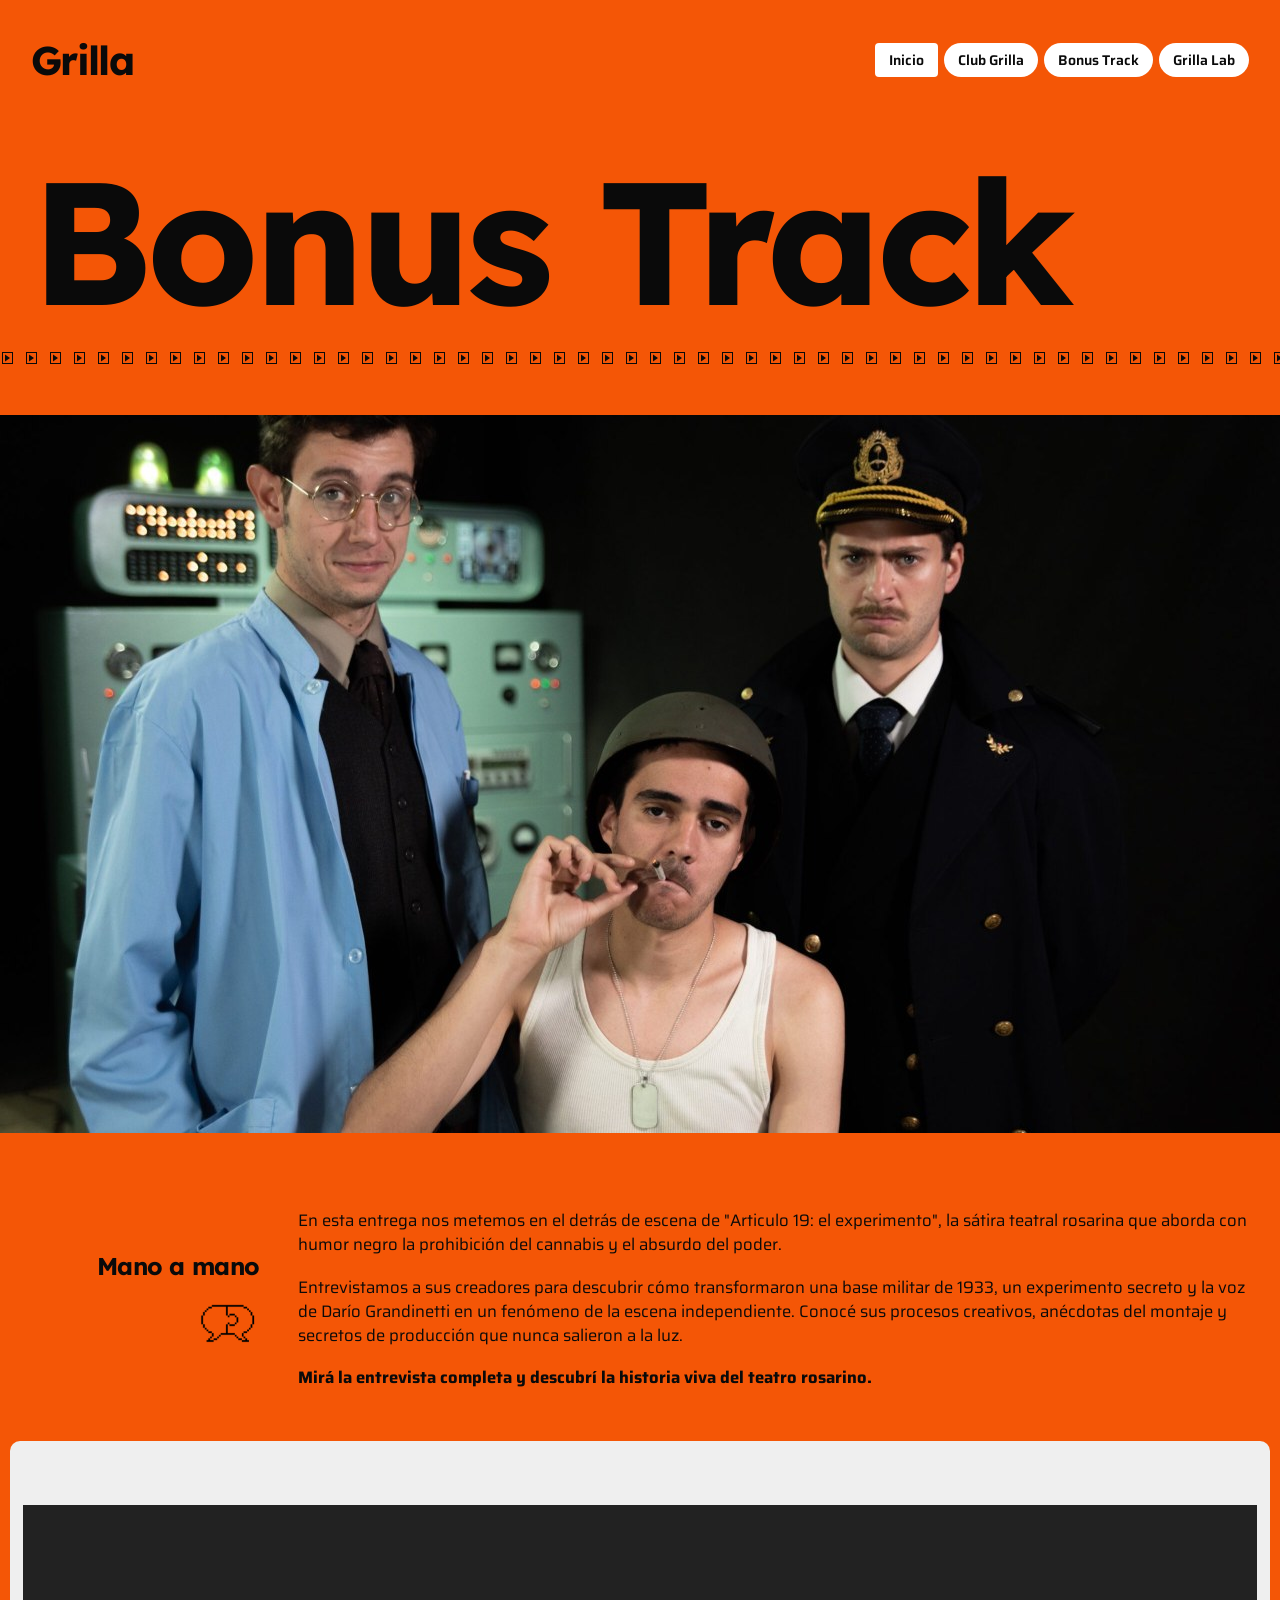
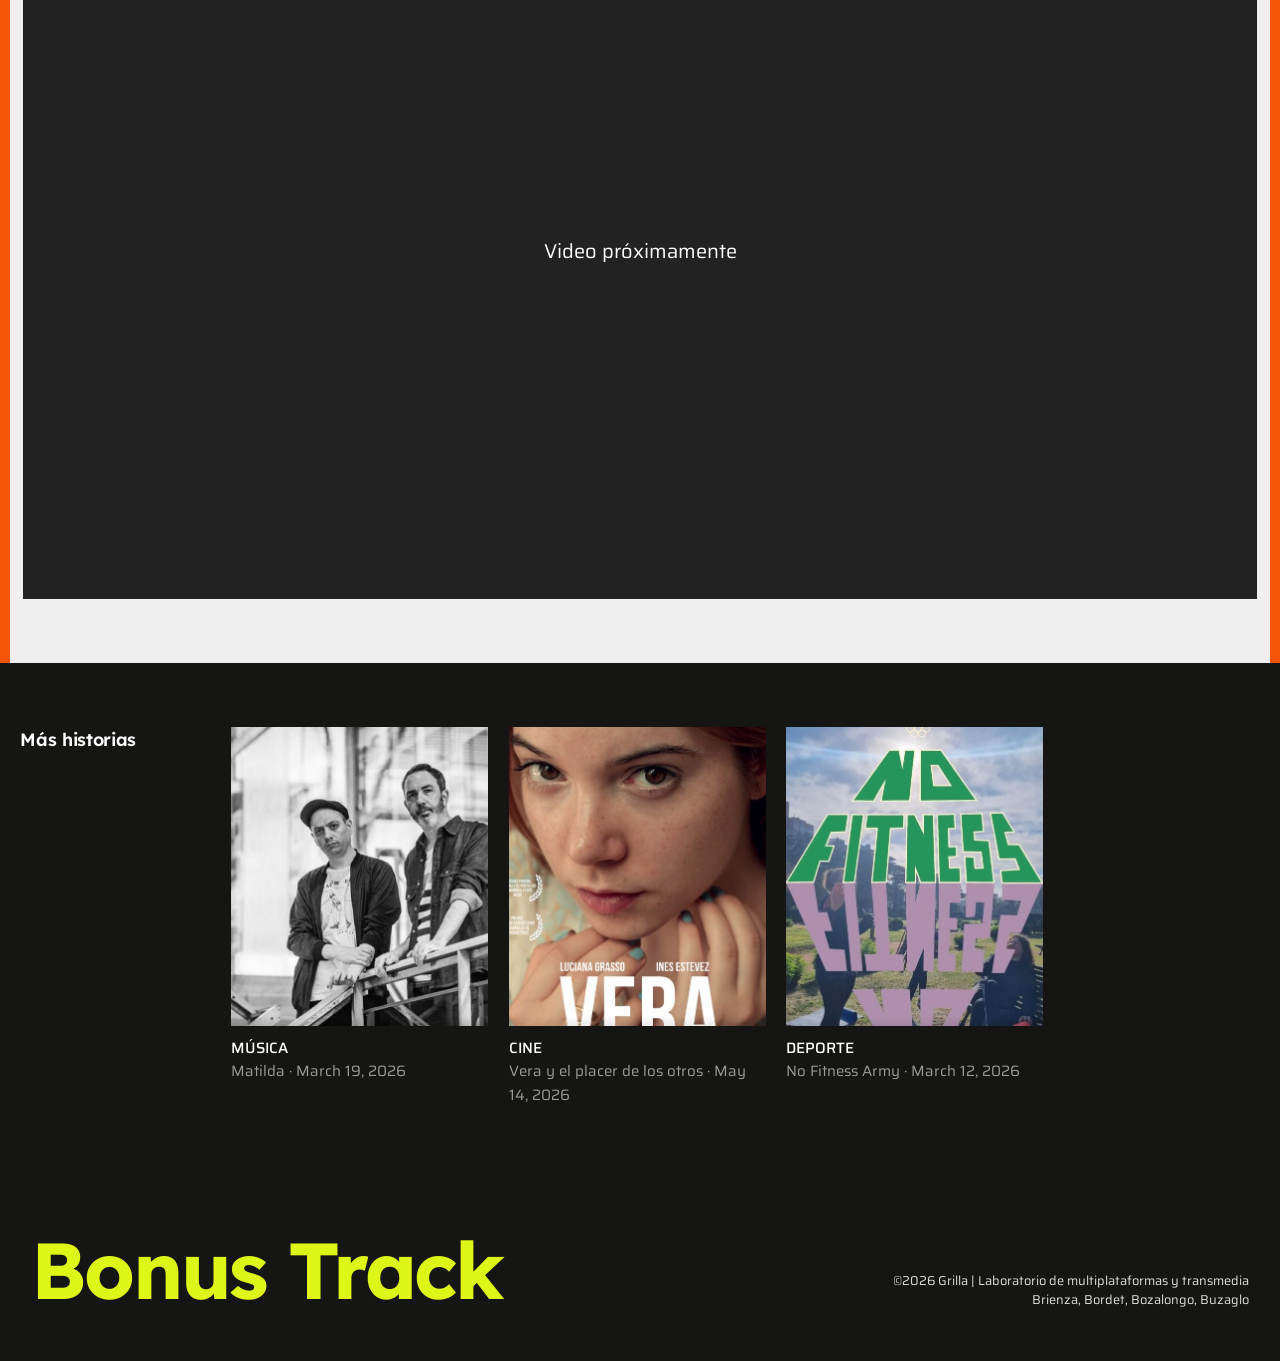
==== articulo-19.html @ 1ed2845f "Add files via upload" ====
<!doctype html><html lang="es"><head><meta charset="utf-8"><meta name="viewport" content="width=device-width,initial-scale=1"><title>Artículo 19 | Bonus Track · Grilla</title><meta name="description" content="En esta entrega nos metemos en el detrás de escena de "Articulo 19: el experimento", la sátira teatral rosarina que aborda con humor negro la prohibic"><link rel="preconnect" href="https://fonts.googleapis.com"><link rel="preconnect" href="https://fonts.gstatic.com" crossorigin><link href="https://fonts.googleapis.com/css2?family=Lexend:wght@500;600;700;800&family=Saira:wght@400;500;600;700&family=Saira+Condensed:wght@800&display=swap" rel="stylesheet"><link rel="stylesheet" href="styles.css"></head><body>
<main class="story" style="--c:#f45606">
<header class="head"><div class="top"><a class="logo" href="index.html" style="color:var(--ink)">Grilla</a><nav class="nav" aria-label="Principal"><a href="index.html" aria-current="page">Inicio</a><a href="index.html#club-grilla">Club Grilla</a><a href="index.html#bonus-track">Bonus Track</a><a href="index.html#grilla-lab">Grilla Lab</a></nav></div><h1 class="display">Bonus Track</h1><div class="strip" aria-hidden="true"></div>
<img class="hero-img" src="assets/hero-teatro.jpg" alt="Tres actores de Artículo 19 en escena"></header>
<section class="mano"><h2>Mano a mano<img src="assets/icon-mano.png" alt=""></h2><div class="txt"><p>En esta entrega nos metemos en el detrás de escena de "Articulo 19: el experimento", la sátira teatral rosarina que aborda con humor negro la prohibición del cannabis y el absurdo del poder.</p><p>Entrevistamos a sus creadores para descubrir cómo transformaron una base militar de 1933, un experimento secreto y la voz de Darío Grandinetti en un fenómeno de la escena independiente. Conocé sus procesos creativos, anécdotas del montaje y secretos de producción que nunca salieron a la luz.</p><p>Mirá la entrevista completa y descubrí la historia viva del teatro rosarino.</p></div></section>
<section class="video" aria-label="Entrevista completa"><div class="frame" data-youtube=""></div></section></main>
<section class="more"><h2>Más historias</h2><ul><li><a href="matilda.html"><img src="assets/card-matilda.jpg" alt="" loading="lazy"><b>MÚSICA</b><span>Matilda · March 19, 2026</span></a></li><li><a href="vera.html"><img src="assets/card-vera.jpg" alt="" loading="lazy"><b>CINE</b><span>Vera y el placer de los otros · May 14, 2026</span></a></li><li><a href="no-fitness.html"><img src="assets/card-nofitness.jpg" alt="" loading="lazy"><b>DEPORTE</b><span>No Fitness Army · March 12, 2026</span></a></li></ul></section>
<footer><div class="display">Bonus Track</div><small>©2026 Grilla | Laboratorio de multiplataformas y transmedia<br>Brienza, Bordet, Bozalongo, Buzaglo</small></footer><script src="script.js"></script></body></html>
---- styles.css ----
:root{--purple:#7e2eef;--lime:#def617;--orange:#f45606;--magenta:#fa00fe;--blue:#091eff;--dark:#151513;--ink:#0a0a0a}
*{box-sizing:border-box;margin:0;padding:0}
html{scroll-behavior:smooth}
body{font-family:'Saira',system-ui,sans-serif;color:var(--ink);background:var(--dark);line-height:1.45;-webkit-font-smoothing:antialiased}
img{display:block;max-width:100%}
a{color:inherit;text-decoration:none}
:focus-visible{outline:3px solid #fff;outline-offset:3px;box-shadow:0 0 0 6px var(--ink)}
.display{font-family:'Lexend',sans-serif;font-weight:700;letter-spacing:-.03em;line-height:1}
/* nav */
.top{display:flex;justify-content:space-between;align-items:center;padding:clamp(14px,2.4vw,34px) clamp(14px,2.4vw,34px) 0;gap:12px;flex-wrap:wrap}
.logo{font-family:'Lexend',sans-serif;font-weight:700;font-size:clamp(26px,3.2vw,40px);letter-spacing:-.04em;color:#fff}
.nav{display:flex;gap:6px;flex-wrap:wrap}
.nav a{background:#fff;color:var(--ink);font-weight:600;font-size:clamp(12px,1.1vw,15px);padding:7px 14px;border-radius:99px}
.nav a[aria-current=page]{border-radius:4px}
.nav a:hover{background:var(--ink);color:#fff}
/* landing hero */
.hero{background:var(--purple);min-height:clamp(300px,63vw,805px);display:flex;flex-direction:column;justify-content:space-between;color:#fff;padding-bottom:clamp(8px,1.5vw,20px)}
.hero h1{font-size:clamp(56px,13.6vw,200px);padding:0 clamp(14px,1.2vw,20px)}
/* tarjetas */
.cards{display:grid;grid-template-columns:1fr 1fr;gap:clamp(4px,.8vw,10px);padding:clamp(4px,.8vw,10px) 0 0}
.card{position:relative;display:block;overflow:hidden;aspect-ratio:625/690;background:#222}
.card img{width:100%;height:100%;object-fit:cover;transition:transform .5s}
.card:hover img{transform:scale(1.03)}
.cap{position:absolute;inset:auto 0 0 0;padding:clamp(24px,4vw,56px) clamp(10px,1.3vw,18px) clamp(8px,1.2vw,16px);color:#fff;font-size:clamp(11px,1.15vw,16px);display:flex;flex-direction:column;background:linear-gradient(transparent,rgba(110,48,28,.88))}
.cap b{font-weight:500;text-transform:uppercase}
/* quienes somos */
.about{display:grid;grid-template-columns:minmax(0,.72fr) minmax(0,2fr);background:var(--magenta);color:#fff;margin-top:clamp(4px,.8vw,10px)}
.about img.ph{width:100%;height:100%;object-fit:cover}
.about .t{position:relative;padding:clamp(24px,5vw,70px);display:flex;flex-direction:column;justify-content:center;gap:clamp(20px,5vw,70px)}
h2.sec{font-family:'Saira Condensed',sans-serif;font-weight:800;line-height:1.02;letter-spacing:-.01em}
.about h2{font-size:clamp(34px,5.4vw,70px);text-align:center}
.about p{font-size:clamp(13px,1.35vw,18px);max-width:62ch;margin:0 auto}
.about .grillo{position:absolute;right:clamp(10px,2vw,28px);bottom:clamp(10px,2vw,28px);width:clamp(36px,5vw,64px)}
/* lab */
.lab{background:var(--blue);color:#fff;padding:clamp(18px,3vw,40px) clamp(10px,1.2vw,16px) clamp(10px,1.2vw,16px);text-align:center}
.lab h2{font-size:clamp(34px,6.6vw,88px);max-width:14em;margin:0 auto clamp(18px,3vw,40px)}
.lab a{display:block}.lab img{width:100%}
/* geogrilla */
.geo{background:var(--lime);display:grid;grid-template-columns:1.5fr 1fr;gap:clamp(16px,3vw,40px);align-items:center;padding:clamp(24px,5vw,70px)}
.geo h2{font-family:'Lexend',sans-serif;font-weight:800;font-size:clamp(40px,6vw,80px);letter-spacing:-.04em;display:flex;align-items:center;gap:.2em;margin-bottom:.4em}
.geo h2 svg{width:.55em;height:.55em}
.geo p{font-size:clamp(14px,1.45vw,19px);max-width:46ch;margin-bottom:1em}
.geo .stores{display:flex;gap:10px;flex-wrap:wrap}
.geo .stores img{height:clamp(36px,4vw,54px);width:auto;border-radius:10px}
.geo>img{width:100%;max-width:460px;justify-self:center}
/* club */
.club{display:block;background:var(--dark)}.club img{width:100%}
/* footer */
footer{background:var(--dark);color:#fff;display:flex;justify-content:space-between;align-items:flex-end;gap:16px;flex-wrap:wrap;padding:clamp(24px,4vw,56px) clamp(14px,2.4vw,34px)}
footer .display{color:var(--lime);font-size:clamp(40px,6.2vw,86px)}
footer small{font-size:clamp(11px,1vw,14px);text-align:right;color:#ddd}
/* historia */
.story{background:var(--c)}
.story .head{padding-bottom:clamp(12px,2vw,24px)}
.story h1{font-size:clamp(56px,13.6vw,200px);padding:clamp(24px,5vw,70px) clamp(14px,2.4vw,34px) clamp(12px,2vw,24px);color:var(--ink)}
.strip{height:14px;background:var(--ink);-webkit-mask:url("data:image/svg+xml,%3Csvg xmlns='http://www.w3.org/2000/svg' width='24' height='14' viewBox='0 0 24 14'%3E%3Cpath d='M2 1h11v12H2zM3 2v10h9V2z M5 3.5l5 3.5-5 3.5z' fill-rule='evenodd'/%3E%3C/svg%3E") repeat-x;mask:url("data:image/svg+xml,%3Csvg xmlns='http://www.w3.org/2000/svg' width='24' height='14' viewBox='0 0 24 14'%3E%3Cpath d='M2 1h11v12H2zM3 2v10h9V2z M5 3.5l5 3.5-5 3.5z' fill-rule='evenodd'/%3E%3C/svg%3E") repeat-x}
.story .hero-img{width:100%;aspect-ratio:1280/718;object-fit:cover;margin-top:clamp(20px,4vw,50px)}
.story .hero-img.inset{width:calc(100% - clamp(8px,1.4vw,20px));margin-inline:auto;border-radius:10px}
.mano{display:grid;grid-template-columns:minmax(120px,.24fr) minmax(0,1fr);gap:clamp(16px,3vw,40px);padding:clamp(24px,4vw,56px) clamp(14px,2.4vw,34px)}
.mano h2{font-family:'Lexend',sans-serif;font-weight:700;font-size:clamp(17px,1.9vw,25px);letter-spacing:-.03em;text-align:right;align-self:center}
.mano h2 img{width:clamp(40px,5vw,66px);margin:12px 0 0 auto}
.mano .txt{max-width:88ch;font-size:clamp(14px,1.3vw,17px)}
.mano p{margin-bottom:1.1em}.mano p:last-child{font-weight:700;margin:0}
.video{background:#efefef;margin:0 clamp(4px,.8vw,10px);padding:clamp(24px,5vw,70px) clamp(8px,1vw,14px);border-radius:10px 10px 0 0}
.video .frame{aspect-ratio:16/9;background:#222;position:relative}
.video iframe{position:absolute;inset:0;width:100%;height:100%;border:0}
.video .soon{position:absolute;inset:0;display:grid;place-items:center;color:#fff;font-size:clamp(14px,1.6vw,20px)}
.more{background:var(--dark);color:#fff;display:grid;grid-template-columns:minmax(80px,.18fr) minmax(0,1fr);gap:clamp(12px,2vw,28px);padding:clamp(28px,5vw,70px) clamp(14px,1.6vw,22px)}
.more h2{font-family:'Lexend',sans-serif;font-weight:600;font-size:clamp(14px,1.4vw,19px);letter-spacing:-.02em}
.more ul{list-style:none;display:flex;gap:clamp(10px,1.6vw,24px);overflow-x:auto;scroll-snap-type:x mandatory;padding-bottom:8px}
.more li{flex:0 0 clamp(190px,25%,272px);scroll-snap-align:start}
.more img{width:100%;aspect-ratio:234/272;object-fit:cover;margin-bottom:12px}
.more b{display:block;font-weight:500;text-transform:uppercase;font-size:15px}
.more span{color:#9a9a9a;font-size:15px}
@media(max-width:760px){
 .about,.geo,.mano,.more{grid-template-columns:1fr}
 .about img.ph{height:240px}
 .mano h2{text-align:left;display:flex;align-items:center;gap:14px}.mano h2 img{margin:0}
 .geo>img{max-width:320px}
 footer small{text-align:left}
}
@media(max-width:520px){.cards{grid-template-columns:1fr}.card{aspect-ratio:4/4.2}}
@media(prefers-reduced-motion:reduce){html{scroll-behavior:auto}.card img{transition:none}}
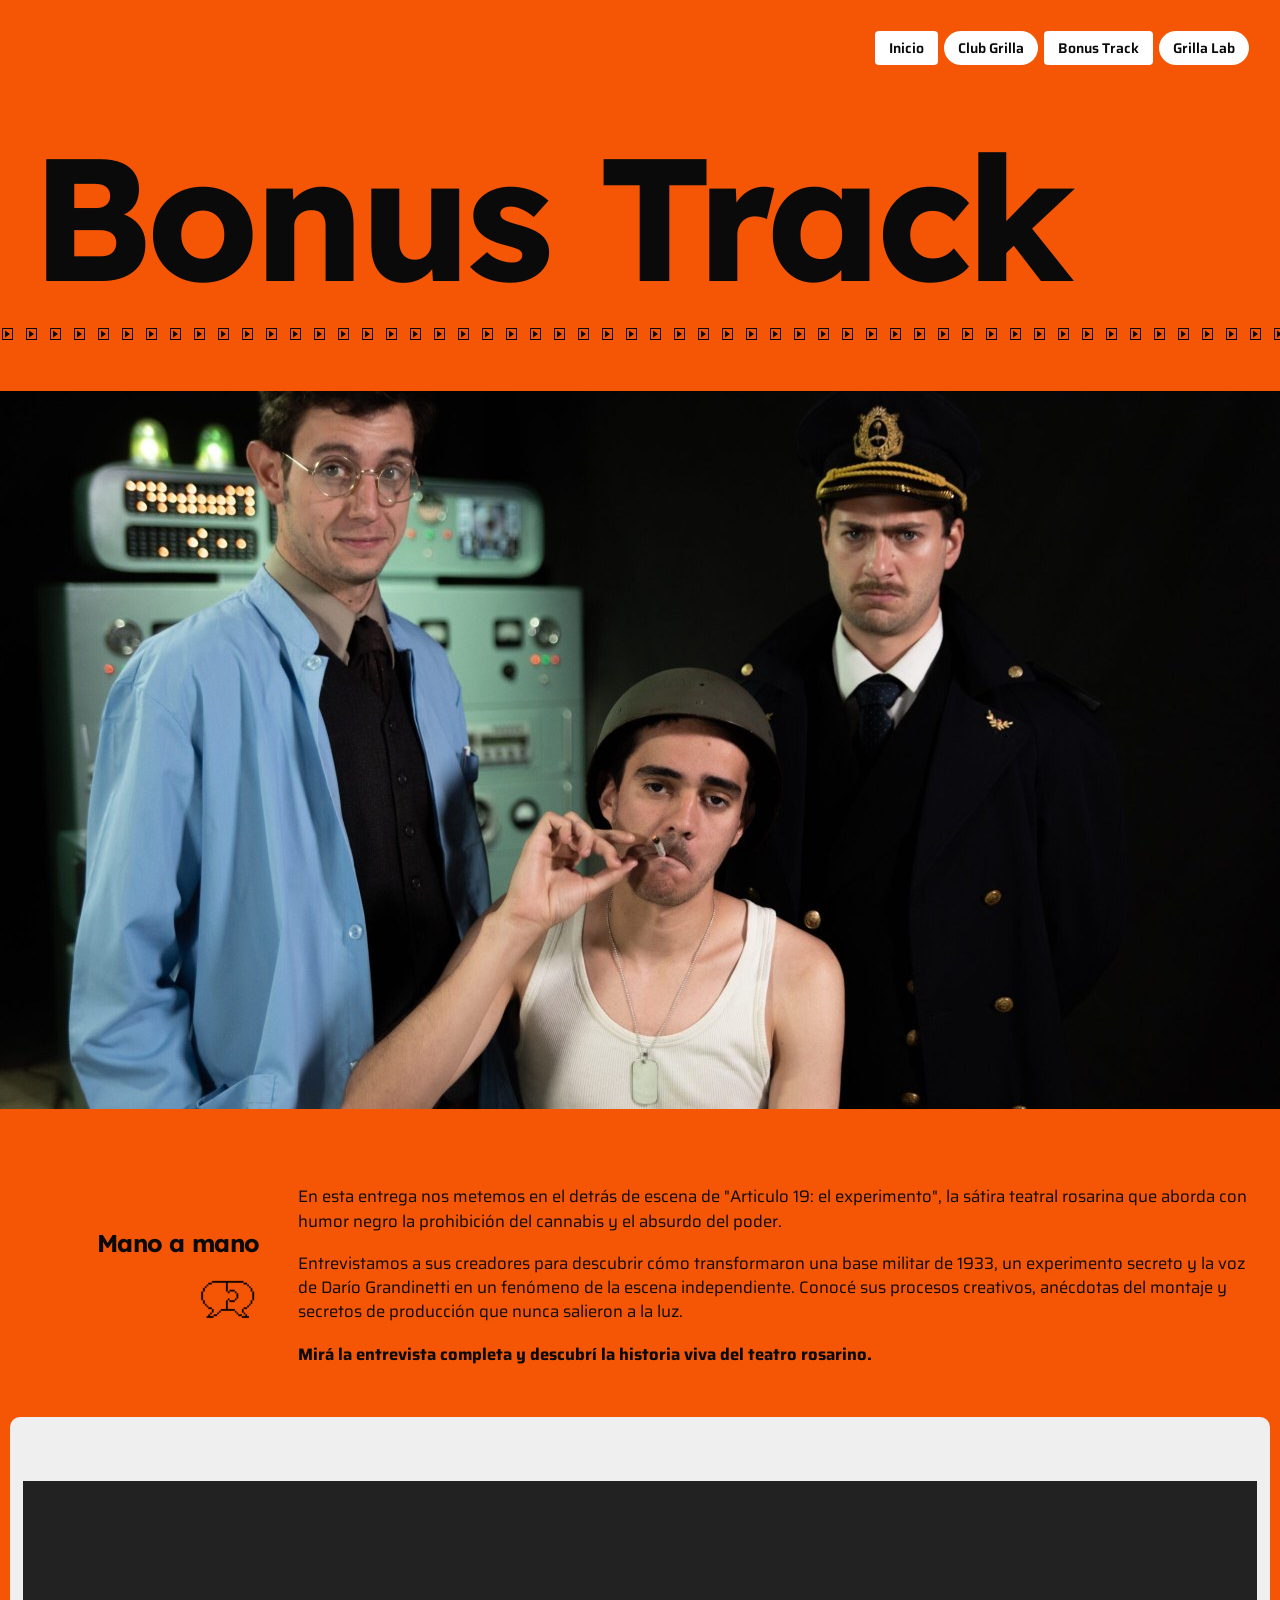
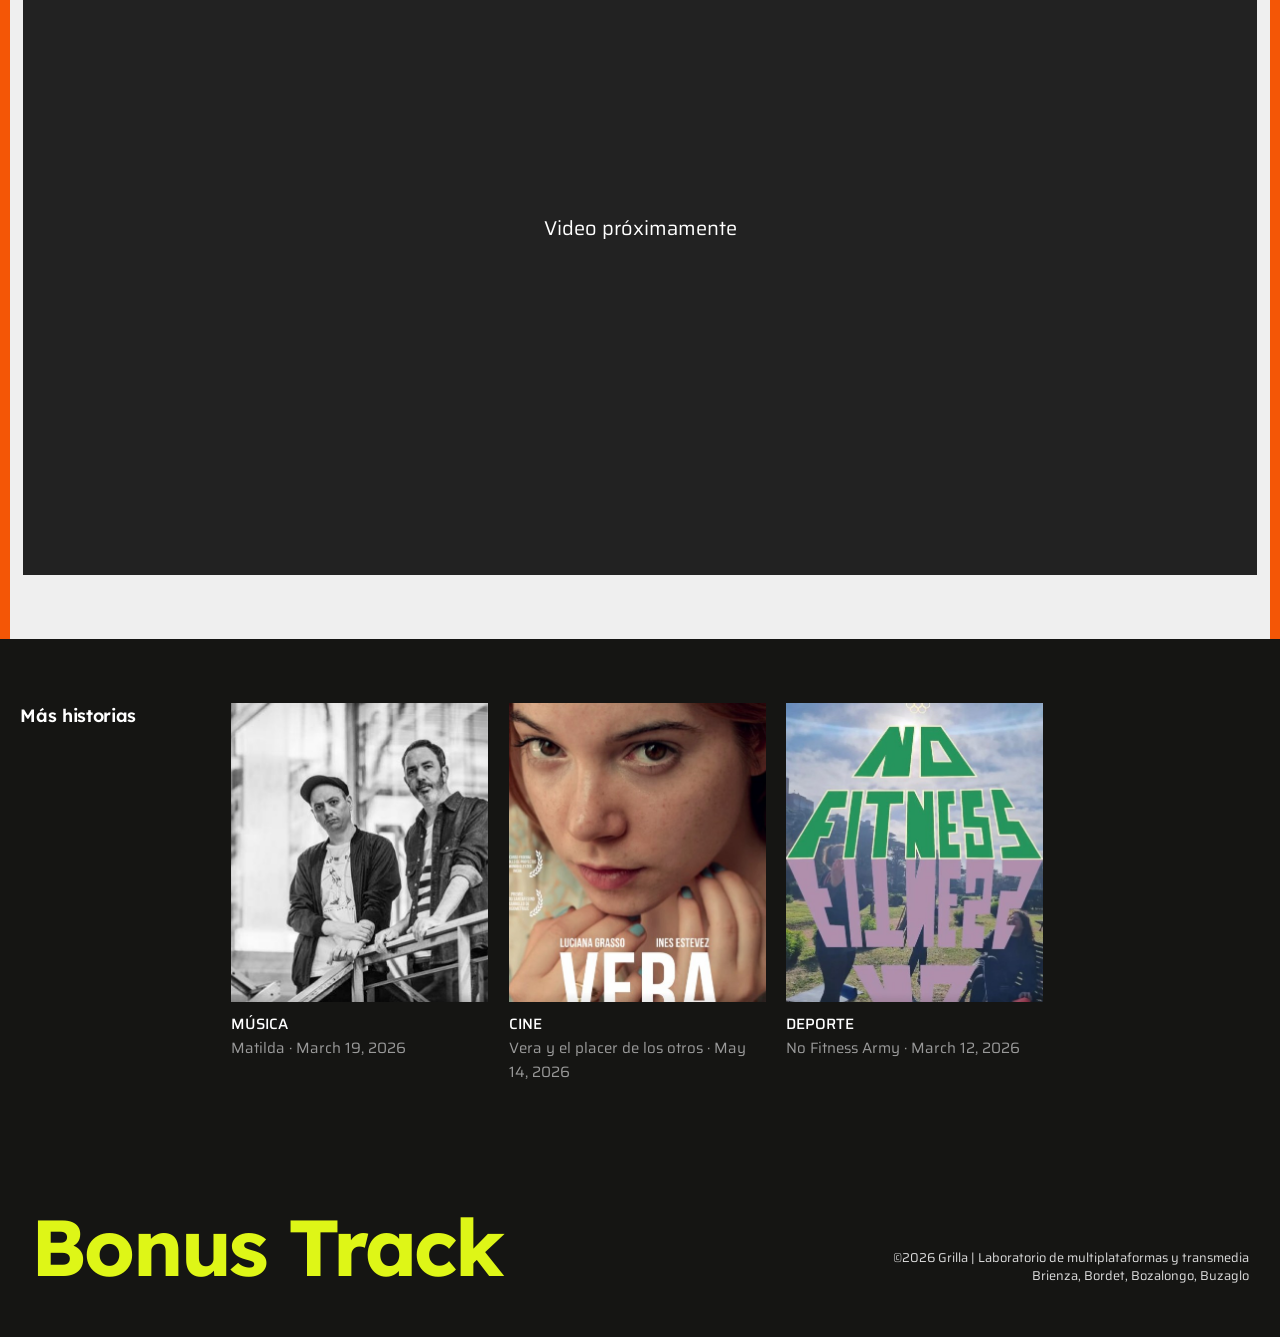
==== commit 853d0883: "Add files via upload" ====
--- a/articulo-19.html
+++ b/articulo-19.html
@@ -1,6 +1,6 @@
 <!doctype html><html lang="es"><head><meta charset="utf-8"><meta name="viewport" content="width=device-width,initial-scale=1"><title>Artículo 19 | Bonus Track · Grilla</title><meta name="description" content="En esta entrega nos metemos en el detrás de escena de "Articulo 19: el experimento", la sátira teatral rosarina que aborda con humor negro la prohibic"><link rel="preconnect" href="https://fonts.googleapis.com"><link rel="preconnect" href="https://fonts.gstatic.com" crossorigin><link href="https://fonts.googleapis.com/css2?family=Lexend:wght@500;600;700;800&family=Saira:wght@400;500;600;700&family=Saira+Condensed:wght@800&display=swap" rel="stylesheet"><link rel="stylesheet" href="styles.css"></head><body>
 <main class="story" style="--c:#f45606">
-<header class="head"><div class="top"><a class="logo" href="index.html" style="color:var(--ink)">Grilla</a><nav class="nav" aria-label="Principal"><a href="index.html" aria-current="page">Inicio</a><a href="index.html#club-grilla">Club Grilla</a><a href="index.html#bonus-track">Bonus Track</a><a href="index.html#grilla-lab">Grilla Lab</a></nav></div><h1 class="display">Bonus Track</h1><div class="strip" aria-hidden="true"></div>
+<header class="head"><div class="top"><nav class="nav" aria-label="Principal"><a href="index.html">Inicio</a><a href="club-grilla.html">Club Grilla</a><a href="bonus-track.html" aria-current="true">Bonus Track</a><a href="grilla-lab.html">Grilla Lab</a></nav></div><h1 class="display">Bonus Track</h1><div class="strip" aria-hidden="true"></div>
 <img class="hero-img" src="assets/hero-teatro.jpg" alt="Tres actores de Artículo 19 en escena"></header>
 <section class="mano"><h2>Mano a mano<img src="assets/icon-mano.png" alt=""></h2><div class="txt"><p>En esta entrega nos metemos en el detrás de escena de "Articulo 19: el experimento", la sátira teatral rosarina que aborda con humor negro la prohibición del cannabis y el absurdo del poder.</p><p>Entrevistamos a sus creadores para descubrir cómo transformaron una base militar de 1933, un experimento secreto y la voz de Darío Grandinetti en un fenómeno de la escena independiente. Conocé sus procesos creativos, anécdotas del montaje y secretos de producción que nunca salieron a la luz.</p><p>Mirá la entrevista completa y descubrí la historia viva del teatro rosarino.</p></div></section>
 <section class="video" aria-label="Entrevista completa"><div class="frame" data-youtube=""></div></section></main>
--- a/styles.css
+++ b/styles.css
@@ -9,9 +9,9 @@
 /* nav */
 .top{display:flex;justify-content:space-between;align-items:center;padding:clamp(14px,2.4vw,34px) clamp(14px,2.4vw,34px) 0;gap:12px;flex-wrap:wrap}
 .logo{font-family:'Lexend',sans-serif;font-weight:700;font-size:clamp(26px,3.2vw,40px);letter-spacing:-.04em;color:#fff}
-.nav{display:flex;gap:6px;flex-wrap:wrap}
-.nav a{background:#fff;color:var(--ink);font-weight:600;font-size:clamp(12px,1.1vw,15px);padding:7px 14px;border-radius:99px}
-.nav a[aria-current=page]{border-radius:4px}
+.nav{margin-left:auto;display:flex;gap:6px;flex-wrap:wrap}
+.nav a{background:#fff;color:var(--navc,var(--ink));font-weight:600;font-size:clamp(12px,1.1vw,15px);padding:7px 14px;border-radius:99px}
+.nav a:nth-child(odd){border-radius:4px}
 .nav a:hover{background:var(--ink);color:#fff}
 /* landing hero */
 .hero{background:var(--purple);min-height:clamp(300px,63vw,805px);display:flex;flex-direction:column;justify-content:space-between;color:#fff;padding-bottom:clamp(8px,1.5vw,20px)}
@@ -60,7 +60,7 @@
 .mano h2{font-family:'Lexend',sans-serif;font-weight:700;font-size:clamp(17px,1.9vw,25px);letter-spacing:-.03em;text-align:right;align-self:center}
 .mano h2 img{width:clamp(40px,5vw,66px);margin:12px 0 0 auto}
 .mano .txt{max-width:88ch;font-size:clamp(14px,1.3vw,17px)}
-.mano p{margin-bottom:1.1em}.mano p:last-child{font-weight:700;margin:0}
+.mano p{margin-bottom:1.1em}.mano p:last-child{font-weight:700;margin:0}.mano .only p{font-weight:400}
 .video{background:#efefef;margin:0 clamp(4px,.8vw,10px);padding:clamp(24px,5vw,70px) clamp(8px,1vw,14px);border-radius:10px 10px 0 0}
 .video .frame{aspect-ratio:16/9;background:#222;position:relative}
 .video iframe{position:absolute;inset:0;width:100%;height:100%;border:0}
@@ -80,4 +80,27 @@
  footer small{text-align:left}
 }
 @media(max-width:520px){.cards{grid-template-columns:1fr}.card{aspect-ratio:4/4.2}}
-@media(prefers-reduced-motion:reduce){html{scroll-behavior:auto}.card img{transition:none}}+@media(prefers-reduced-motion:reduce){html{scroll-behavior:auto}.card img{transition:none}}
+/* club grilla / grilla lab */
+.page{background:var(--c);color:#fff;--navc:var(--c);overflow:hidden}
+.page .top{padding-right:clamp(14px,6.7vw,86px);padding-top:clamp(14px,3.7vw,47px)}
+.page h1{font-size:clamp(52px,11.7vw,170px);font-weight:800;padding:clamp(24px,5vw,70px) clamp(16px,4.6vw,59px) 0}
+.info{display:grid;grid-template-columns:minmax(0,1.9fr) minmax(0,1fr);gap:clamp(24px,6vw,100px);padding:clamp(28px,4.6vw,60px) clamp(16px,4.6vw,59px) clamp(48px,7vw,90px);font-size:clamp(15px,1.45vw,19px);line-height:1.55}
+.info p+p{margin-top:1.5em}
+.info aside{padding-left:clamp(0px,1.4vw,18px)}
+.info aside h2{font-size:clamp(17px,1.65vw,22px);font-weight:700;line-height:1.3;margin-bottom:1.1em}
+.cat{margin-top:1.3em}.cat b{display:flex;align-items:center;gap:.4em;font-weight:700}.cat b img{width:1em;height:1em;object-fit:contain}
+.cat span{display:block;padding-left:1.4em}
+.mail{font-weight:700}
+.hand{display:inline-block;width:clamp(44px,6.2vw,80px);vertical-align:top;margin:-.5em 0 -3.2em .3em}
+.pix{display:block;width:100%}
+.page+footer{padding-top:clamp(60px,18vw,240px)}
+/* bonus track (índice) */
+.grey{background:#efefef;color:var(--ink);font-family:'Hanken Grotesk','Saira',sans-serif;padding:clamp(40px,7vw,90px) clamp(16px,2vw,24px) clamp(50px,8vw,110px)}
+.grey .col{max-width:640px;margin:0 auto}
+.grey section+section{margin-top:clamp(48px,8vw,100px)}
+.grey h3{font-family:'Lexend',sans-serif;font-weight:700;font-size:clamp(15px,1.4vw,18px);letter-spacing:-.02em;margin-bottom:1.4em}
+.grey h3 a:hover{text-decoration:underline;text-underline-offset:4px}
+.grey p{font-size:clamp(15px,1.4vw,17.5px);line-height:1.6}
+.grey b{font-weight:700}
+@media(max-width:760px){.info{grid-template-columns:1fr}.info aside{padding-left:0}}
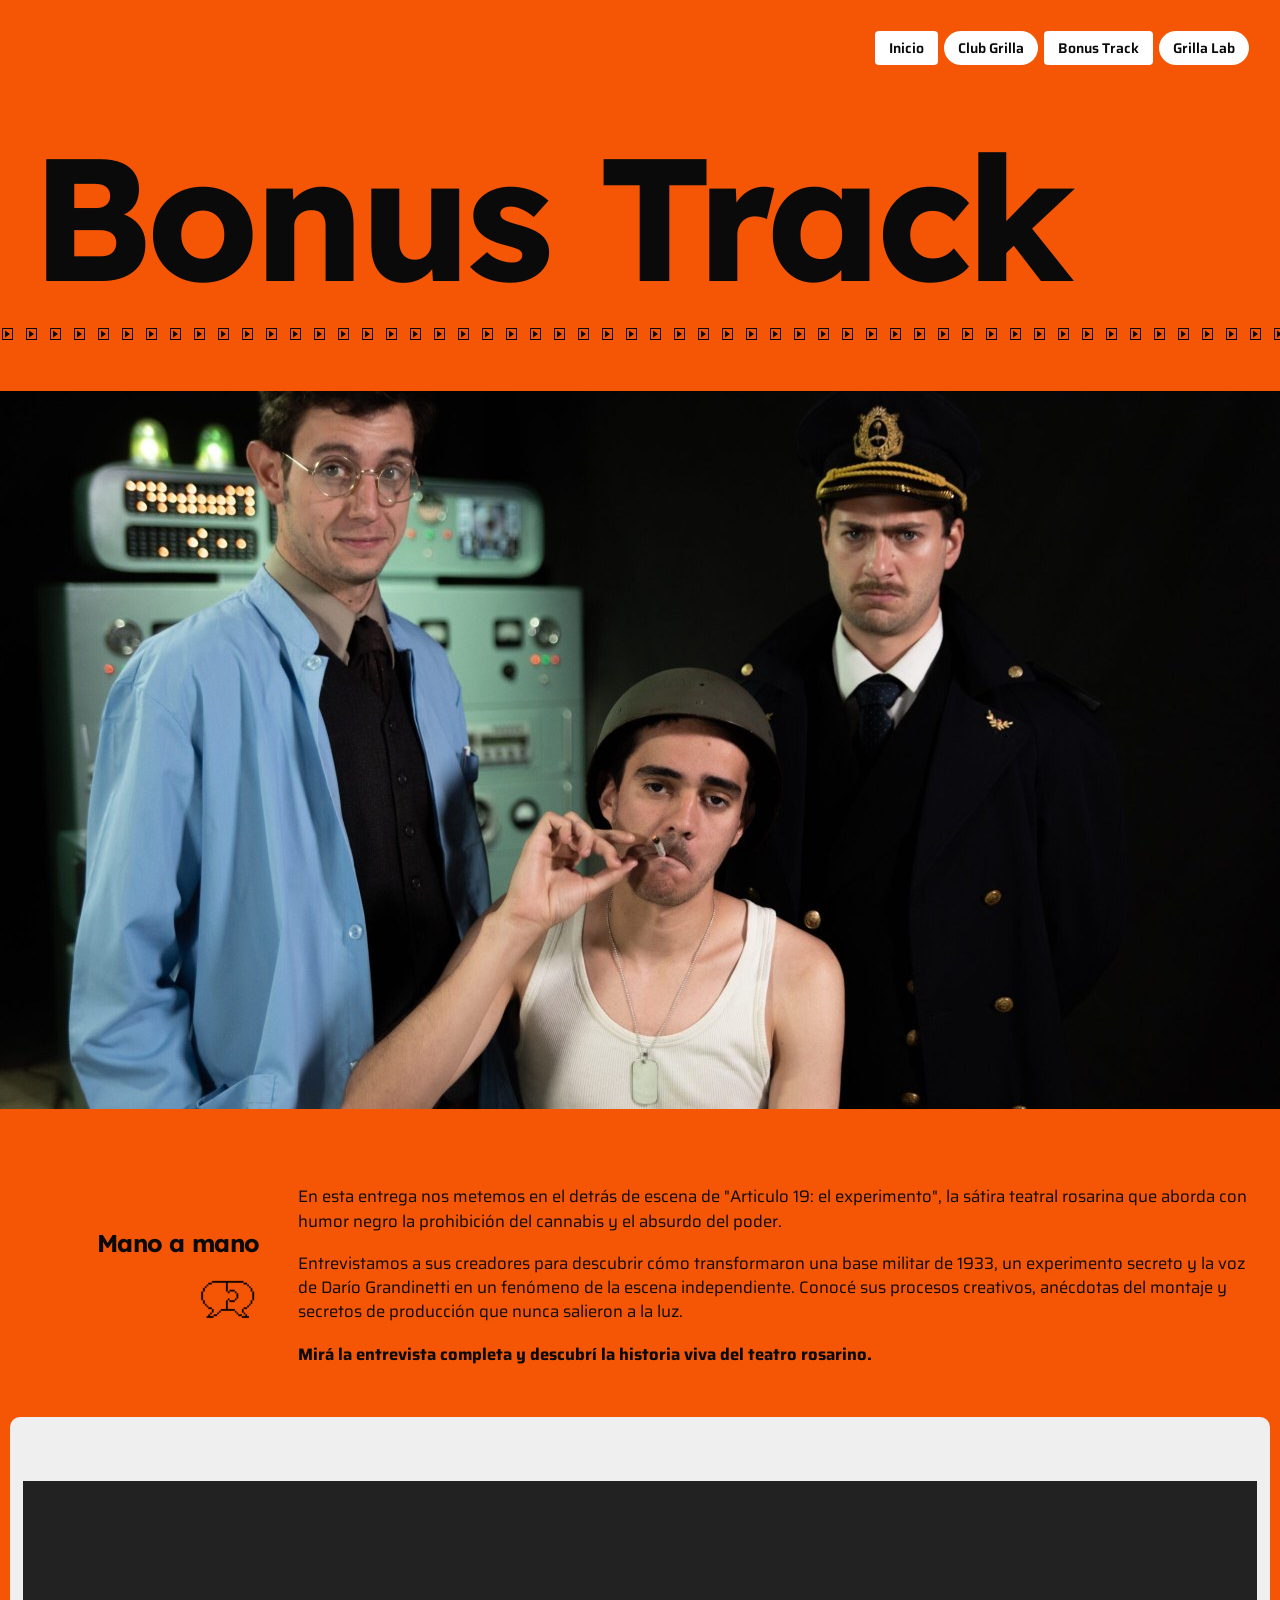
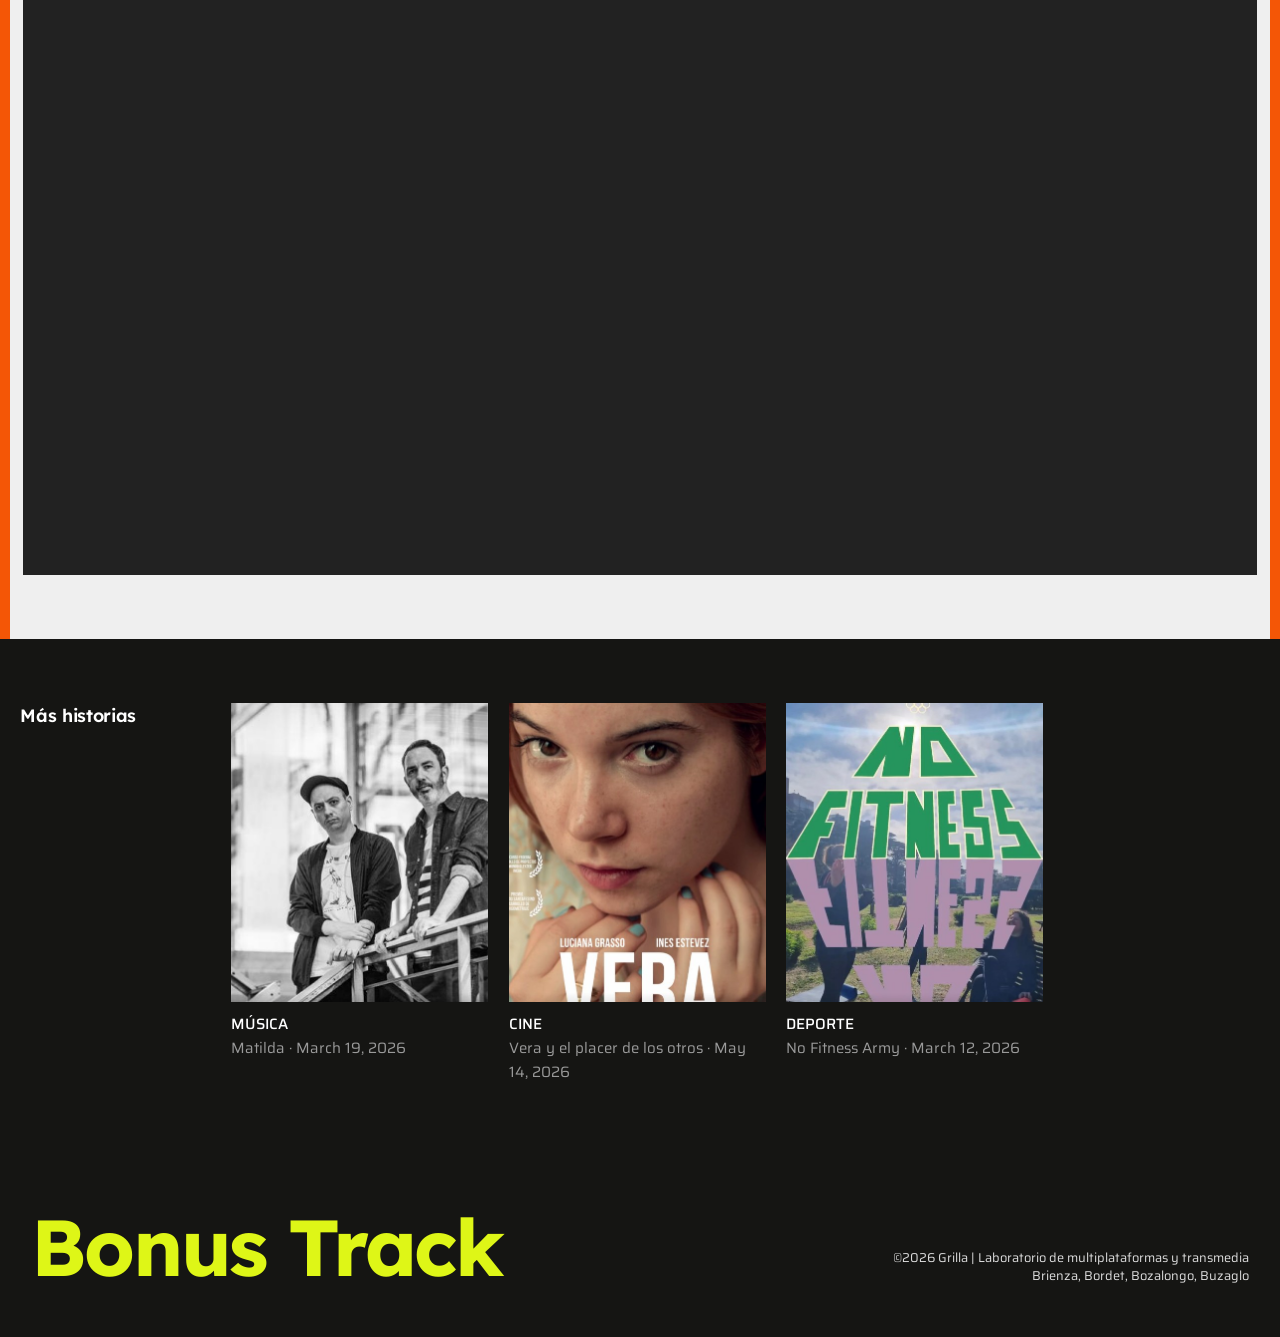
==== commit b5f5bef4: "Update articulo-19.html" ====
--- a/articulo-19.html
+++ b/articulo-19.html
@@ -3,6 +3,6 @@
 <header class="head"><div class="top"><nav class="nav" aria-label="Principal"><a href="index.html">Inicio</a><a href="club-grilla.html">Club Grilla</a><a href="bonus-track.html" aria-current="true">Bonus Track</a><a href="grilla-lab.html">Grilla Lab</a></nav></div><h1 class="display">Bonus Track</h1><div class="strip" aria-hidden="true"></div>
 <img class="hero-img" src="assets/hero-teatro.jpg" alt="Tres actores de Artículo 19 en escena"></header>
 <section class="mano"><h2>Mano a mano<img src="assets/icon-mano.png" alt=""></h2><div class="txt"><p>En esta entrega nos metemos en el detrás de escena de "Articulo 19: el experimento", la sátira teatral rosarina que aborda con humor negro la prohibición del cannabis y el absurdo del poder.</p><p>Entrevistamos a sus creadores para descubrir cómo transformaron una base militar de 1933, un experimento secreto y la voz de Darío Grandinetti en un fenómeno de la escena independiente. Conocé sus procesos creativos, anécdotas del montaje y secretos de producción que nunca salieron a la luz.</p><p>Mirá la entrevista completa y descubrí la historia viva del teatro rosarino.</p></div></section>
-<section class="video" aria-label="Entrevista completa"><div class="frame" data-youtube=""></div></section></main>
+<section class="video" aria-label="Entrevista completa"><div class="frame" data-youtube="HEunp0G9sqY"></div></section></main>
 <section class="more"><h2>Más historias</h2><ul><li><a href="matilda.html"><img src="assets/card-matilda.jpg" alt="" loading="lazy"><b>MÚSICA</b><span>Matilda · March 19, 2026</span></a></li><li><a href="vera.html"><img src="assets/card-vera.jpg" alt="" loading="lazy"><b>CINE</b><span>Vera y el placer de los otros · May 14, 2026</span></a></li><li><a href="no-fitness.html"><img src="assets/card-nofitness.jpg" alt="" loading="lazy"><b>DEPORTE</b><span>No Fitness Army · March 12, 2026</span></a></li></ul></section>
-<footer><div class="display">Bonus Track</div><small>©2026 Grilla | Laboratorio de multiplataformas y transmedia<br>Brienza, Bordet, Bozalongo, Buzaglo</small></footer><script src="script.js"></script></body></html>+<footer><div class="display">Bonus Track</div><small>©2026 Grilla | Laboratorio de multiplataformas y transmedia<br>Brienza, Bordet, Bozalongo, Buzaglo</small></footer><script src="script.js"></script></body></html>
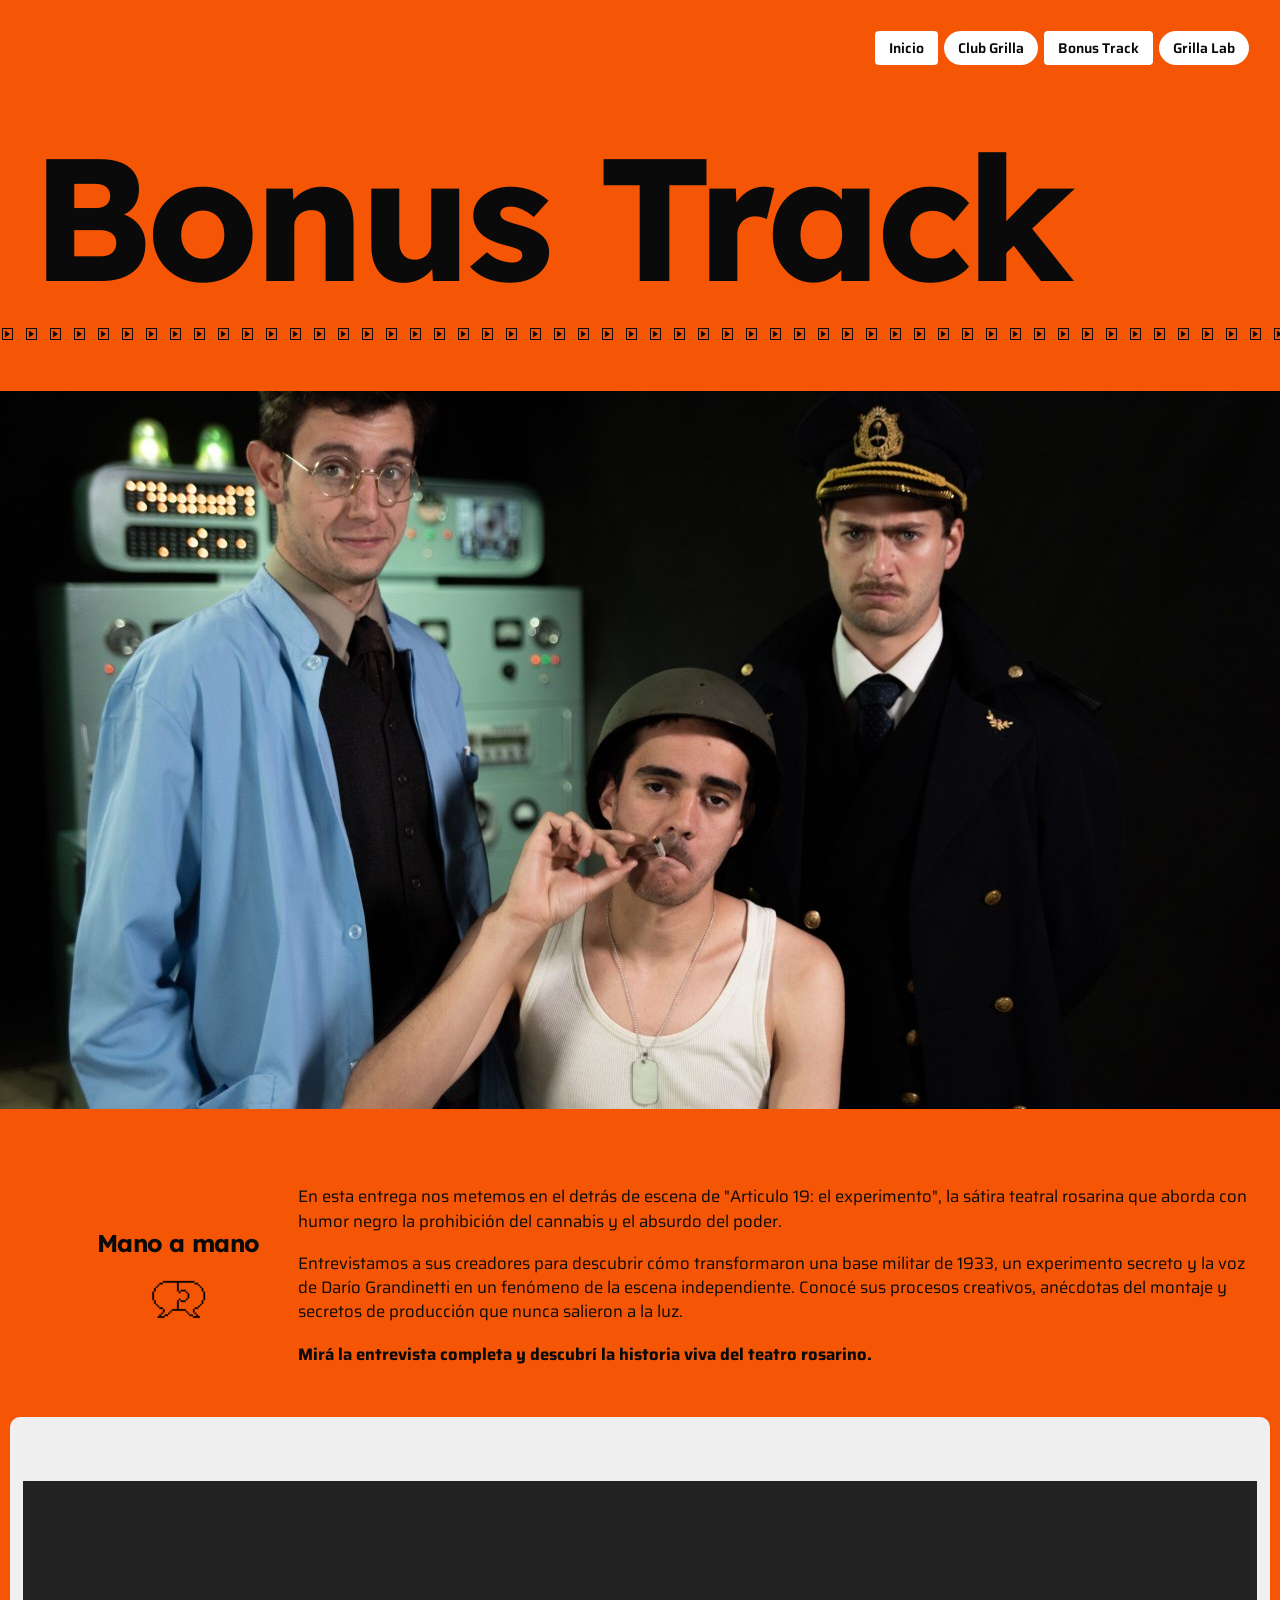
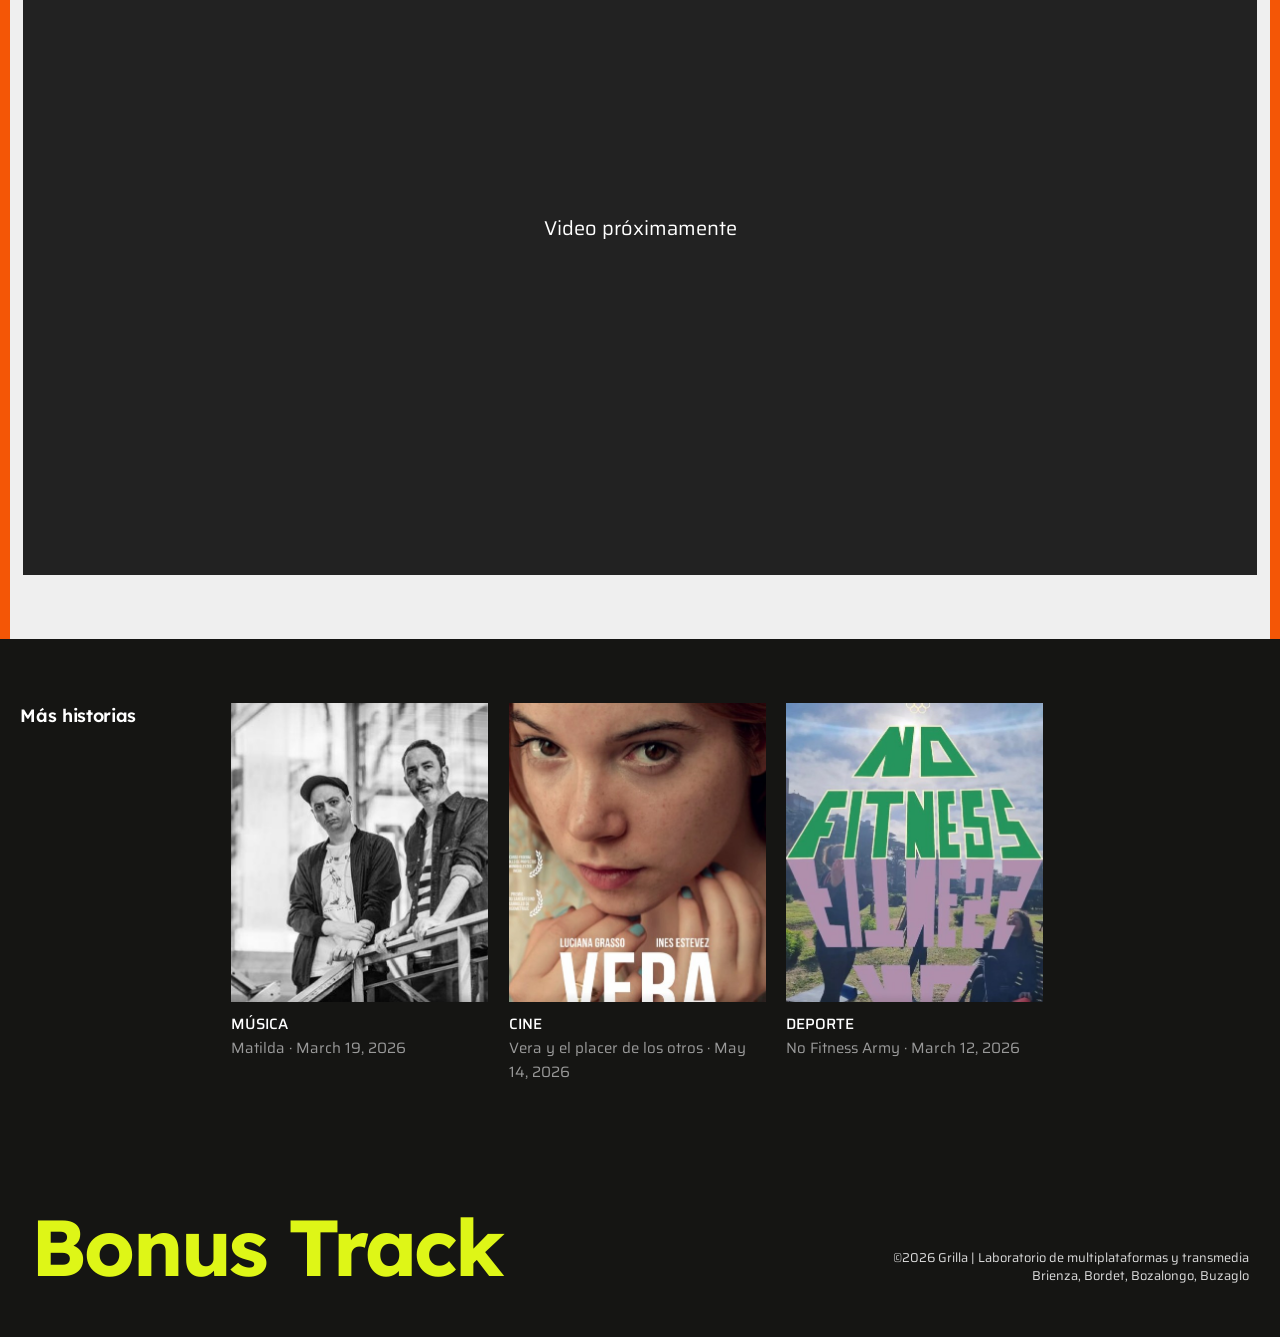
==== commit 9f41f1f9: "Add files via upload" ====
--- a/articulo-19.html
+++ b/articulo-19.html
@@ -3,6 +3,6 @@
 <header class="head"><div class="top"><nav class="nav" aria-label="Principal"><a href="index.html">Inicio</a><a href="club-grilla.html">Club Grilla</a><a href="bonus-track.html" aria-current="true">Bonus Track</a><a href="grilla-lab.html">Grilla Lab</a></nav></div><h1 class="display">Bonus Track</h1><div class="strip" aria-hidden="true"></div>
 <img class="hero-img" src="assets/hero-teatro.jpg" alt="Tres actores de Artículo 19 en escena"></header>
 <section class="mano"><h2>Mano a mano<img src="assets/icon-mano.png" alt=""></h2><div class="txt"><p>En esta entrega nos metemos en el detrás de escena de "Articulo 19: el experimento", la sátira teatral rosarina que aborda con humor negro la prohibición del cannabis y el absurdo del poder.</p><p>Entrevistamos a sus creadores para descubrir cómo transformaron una base militar de 1933, un experimento secreto y la voz de Darío Grandinetti en un fenómeno de la escena independiente. Conocé sus procesos creativos, anécdotas del montaje y secretos de producción que nunca salieron a la luz.</p><p>Mirá la entrevista completa y descubrí la historia viva del teatro rosarino.</p></div></section>
-<section class="video" aria-label="Entrevista completa"><div class="frame" data-youtube="HEunp0G9sqY"></div></section></main>
+<section class="video" aria-label="Entrevista completa"><div class="frame" data-youtube=""></div></section></main>
 <section class="more"><h2>Más historias</h2><ul><li><a href="matilda.html"><img src="assets/card-matilda.jpg" alt="" loading="lazy"><b>MÚSICA</b><span>Matilda · March 19, 2026</span></a></li><li><a href="vera.html"><img src="assets/card-vera.jpg" alt="" loading="lazy"><b>CINE</b><span>Vera y el placer de los otros · May 14, 2026</span></a></li><li><a href="no-fitness.html"><img src="assets/card-nofitness.jpg" alt="" loading="lazy"><b>DEPORTE</b><span>No Fitness Army · March 12, 2026</span></a></li></ul></section>
-<footer><div class="display">Bonus Track</div><small>©2026 Grilla | Laboratorio de multiplataformas y transmedia<br>Brienza, Bordet, Bozalongo, Buzaglo</small></footer><script src="script.js"></script></body></html>
+<footer><div class="display">Bonus Track</div><small>©2026 Grilla | Laboratorio de multiplataformas y transmedia<br>Brienza, Bordet, Bozalongo, Buzaglo</small></footer><script src="script.js"></script></body></html>
--- a/styles.css
+++ b/styles.css
@@ -14,7 +14,7 @@
 .nav a:nth-child(odd){border-radius:4px}
 .nav a:hover{background:var(--ink);color:#fff}
 /* landing hero */
-.hero{background:var(--purple);min-height:clamp(300px,63vw,805px);display:flex;flex-direction:column;justify-content:space-between;color:#fff;padding-bottom:clamp(8px,1.5vw,20px)}
+.hero{background:var(--purple);min-height:clamp(300px,min(63vw,calc(100vh - 24px)),805px);display:flex;flex-direction:column;justify-content:space-between;color:#fff;padding-bottom:clamp(8px,1.5vw,20px)}
 .hero h1{font-size:clamp(56px,13.6vw,200px);padding:0 clamp(14px,1.2vw,20px)}
 /* tarjetas */
 .cards{display:grid;grid-template-columns:1fr 1fr;gap:clamp(4px,.8vw,10px);padding:clamp(4px,.8vw,10px) 0 0}
@@ -57,8 +57,8 @@
 .story .hero-img{width:100%;aspect-ratio:1280/718;object-fit:cover;margin-top:clamp(20px,4vw,50px)}
 .story .hero-img.inset{width:calc(100% - clamp(8px,1.4vw,20px));margin-inline:auto;border-radius:10px}
 .mano{display:grid;grid-template-columns:minmax(120px,.24fr) minmax(0,1fr);gap:clamp(16px,3vw,40px);padding:clamp(24px,4vw,56px) clamp(14px,2.4vw,34px)}
-.mano h2{font-family:'Lexend',sans-serif;font-weight:700;font-size:clamp(17px,1.9vw,25px);letter-spacing:-.03em;text-align:right;align-self:center}
-.mano h2 img{width:clamp(40px,5vw,66px);margin:12px 0 0 auto}
+.mano h2{font-family:'Lexend',sans-serif;font-weight:700;font-size:clamp(17px,1.9vw,25px);letter-spacing:-.03em;text-align:center;align-self:center;justify-self:end;width:max-content}
+.mano h2 img{width:clamp(40px,5vw,66px);margin:12px auto 0}
 .mano .txt{max-width:88ch;font-size:clamp(14px,1.3vw,17px)}
 .mano p{margin-bottom:1.1em}.mano p:last-child{font-weight:700;margin:0}.mano .only p{font-weight:400}
 .video{background:#efefef;margin:0 clamp(4px,.8vw,10px);padding:clamp(24px,5vw,70px) clamp(8px,1vw,14px);border-radius:10px 10px 0 0}
@@ -75,7 +75,7 @@
 @media(max-width:760px){
  .about,.geo,.mano,.more{grid-template-columns:1fr}
  .about img.ph{height:240px}
- .mano h2{text-align:left;display:flex;align-items:center;gap:14px}.mano h2 img{margin:0}
+ .mano h2{text-align:left;display:flex;align-items:center;gap:14px;justify-self:start}.mano h2 img{margin:0}
  .geo>img{max-width:320px}
  footer small{text-align:left}
 }
@@ -92,7 +92,8 @@
 .cat{margin-top:1.3em}.cat b{display:flex;align-items:center;gap:.4em;font-weight:700}.cat b img{width:1em;height:1em;object-fit:contain}
 .cat span{display:block;padding-left:1.4em}
 .mail{font-weight:700}
-.hand{display:inline-block;width:clamp(44px,6.2vw,80px);vertical-align:top;margin:-.5em 0 -3.2em .3em}
+.mailwrap{position:relative;display:inline-block;white-space:nowrap}
+.hand{position:absolute;left:100%;top:-.5em;margin:0 0 0 .9em;width:clamp(44px,6.2vw,80px)}
 .pix{display:block;width:100%}
 .page+footer{padding-top:clamp(60px,18vw,240px)}
 /* bonus track (índice) */
@@ -104,3 +105,5 @@
 .grey p{font-size:clamp(15px,1.4vw,17.5px);line-height:1.6}
 .grey b{font-weight:700}
 @media(max-width:760px){.info{grid-template-columns:1fr}.info aside{padding-left:0}}
+
+@supports(height:100svh){.hero{min-height:clamp(300px,min(63vw,calc(100svh - 24px)),805px)}}
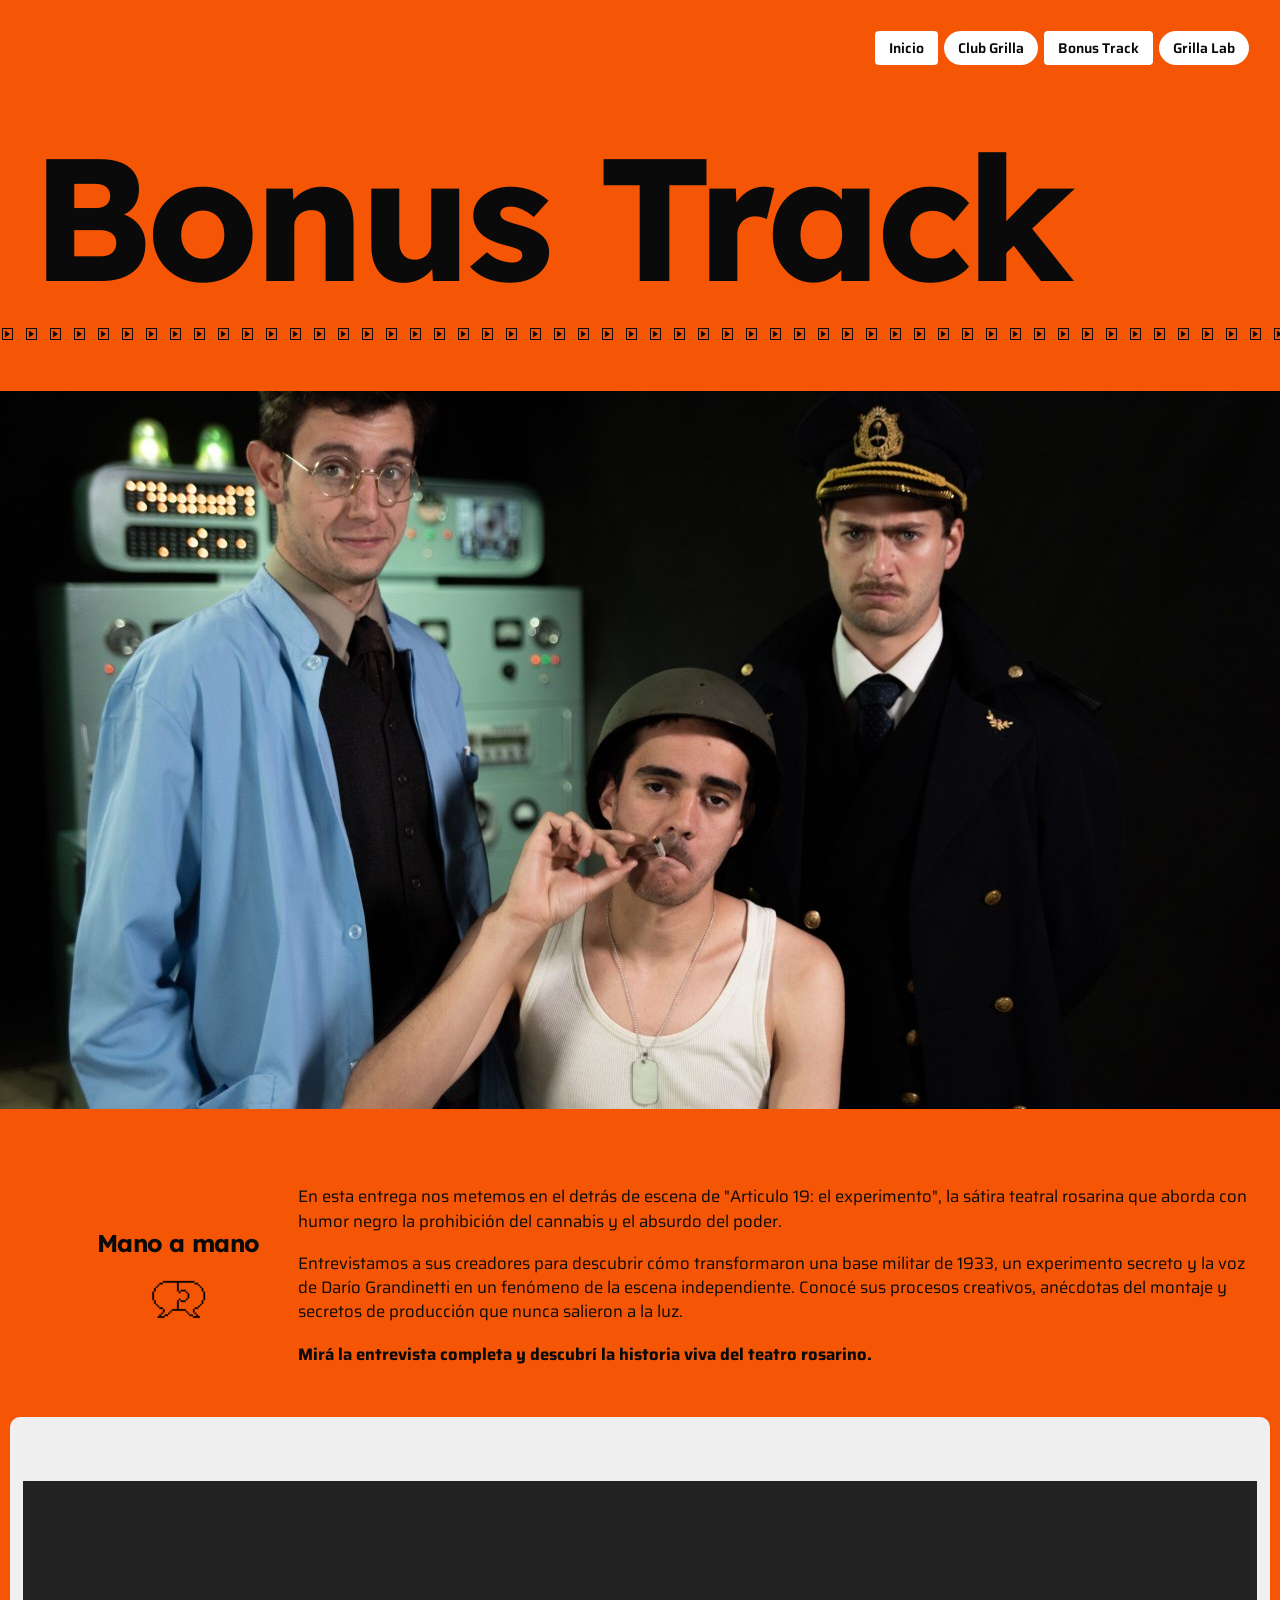
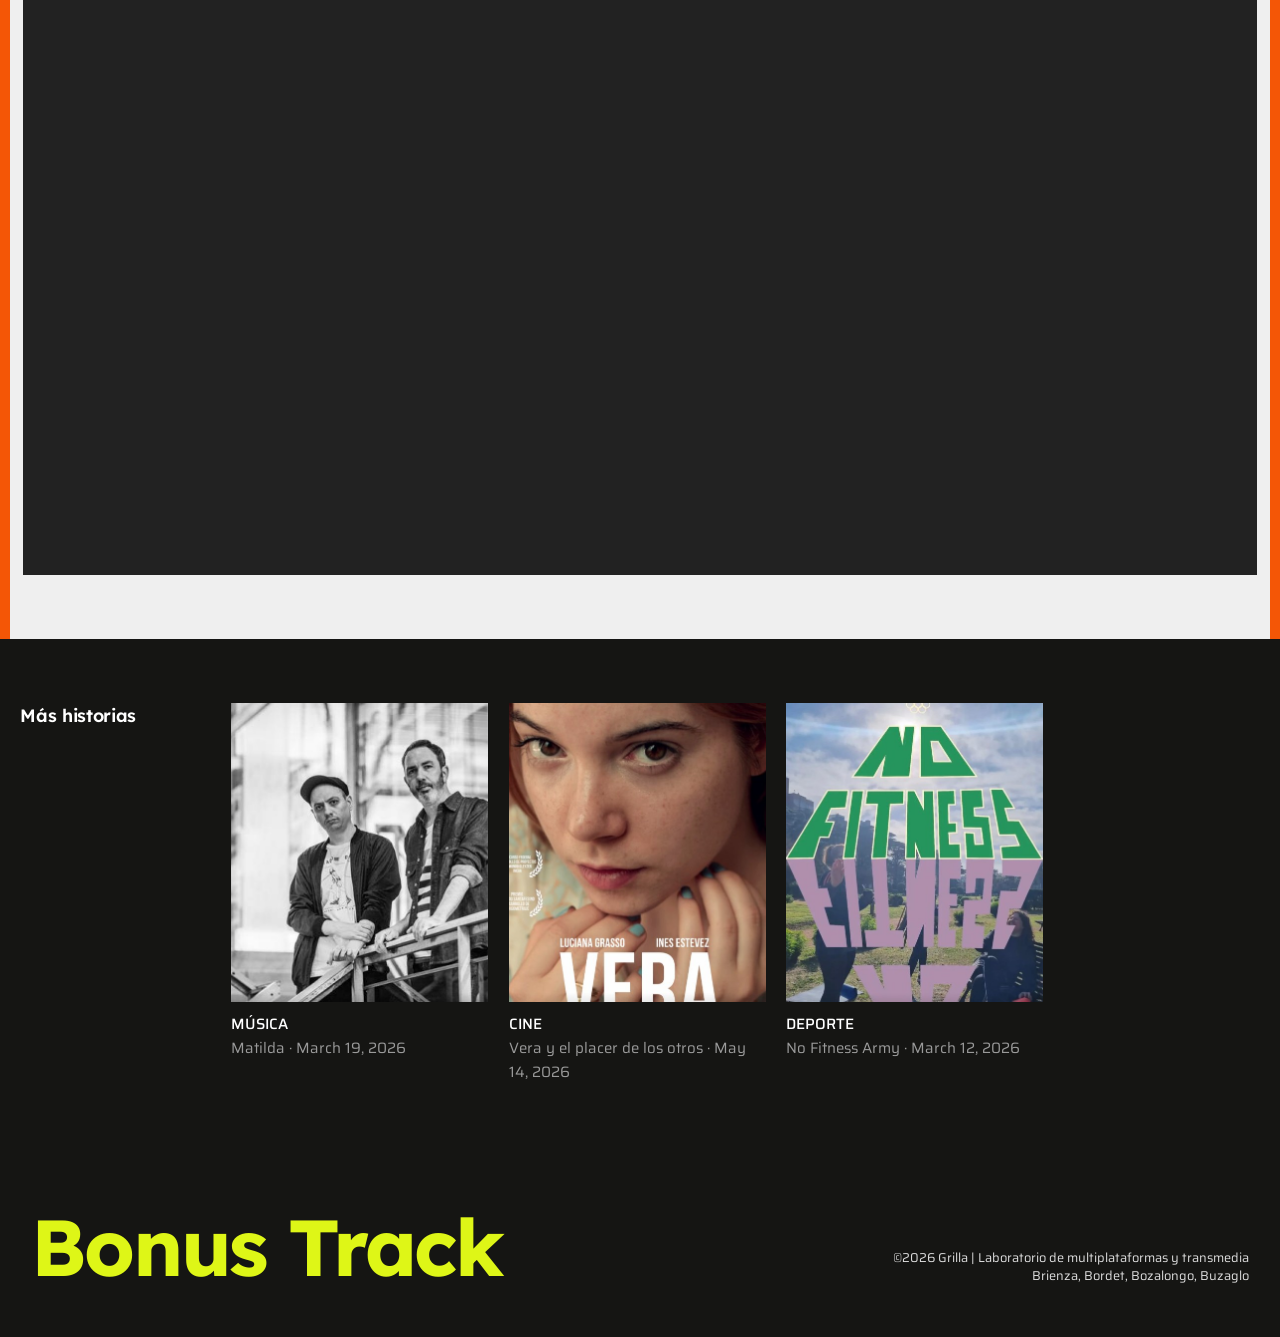
==== commit 3ebe7923: "Add YouTube video link to Bonus Track section" ====
--- a/articulo-19.html
+++ b/articulo-19.html
@@ -3,6 +3,6 @@
 <header class="head"><div class="top"><nav class="nav" aria-label="Principal"><a href="index.html">Inicio</a><a href="club-grilla.html">Club Grilla</a><a href="bonus-track.html" aria-current="true">Bonus Track</a><a href="grilla-lab.html">Grilla Lab</a></nav></div><h1 class="display">Bonus Track</h1><div class="strip" aria-hidden="true"></div>
 <img class="hero-img" src="assets/hero-teatro.jpg" alt="Tres actores de Artículo 19 en escena"></header>
 <section class="mano"><h2>Mano a mano<img src="assets/icon-mano.png" alt=""></h2><div class="txt"><p>En esta entrega nos metemos en el detrás de escena de "Articulo 19: el experimento", la sátira teatral rosarina que aborda con humor negro la prohibición del cannabis y el absurdo del poder.</p><p>Entrevistamos a sus creadores para descubrir cómo transformaron una base militar de 1933, un experimento secreto y la voz de Darío Grandinetti en un fenómeno de la escena independiente. Conocé sus procesos creativos, anécdotas del montaje y secretos de producción que nunca salieron a la luz.</p><p>Mirá la entrevista completa y descubrí la historia viva del teatro rosarino.</p></div></section>
-<section class="video" aria-label="Entrevista completa"><div class="frame" data-youtube=""></div></section></main>
+<section class="video" aria-label="Entrevista completa"><div class="frame" data-youtube="HEunp0G9sqY&t=1s"></div></section></main>
 <section class="more"><h2>Más historias</h2><ul><li><a href="matilda.html"><img src="assets/card-matilda.jpg" alt="" loading="lazy"><b>MÚSICA</b><span>Matilda · March 19, 2026</span></a></li><li><a href="vera.html"><img src="assets/card-vera.jpg" alt="" loading="lazy"><b>CINE</b><span>Vera y el placer de los otros · May 14, 2026</span></a></li><li><a href="no-fitness.html"><img src="assets/card-nofitness.jpg" alt="" loading="lazy"><b>DEPORTE</b><span>No Fitness Army · March 12, 2026</span></a></li></ul></section>
-<footer><div class="display">Bonus Track</div><small>©2026 Grilla | Laboratorio de multiplataformas y transmedia<br>Brienza, Bordet, Bozalongo, Buzaglo</small></footer><script src="script.js"></script></body></html>+<footer><div class="display">Bonus Track</div><small>©2026 Grilla | Laboratorio de multiplataformas y transmedia<br>Brienza, Bordet, Bozalongo, Buzaglo</small></footer><script src="script.js"></script></body></html>
